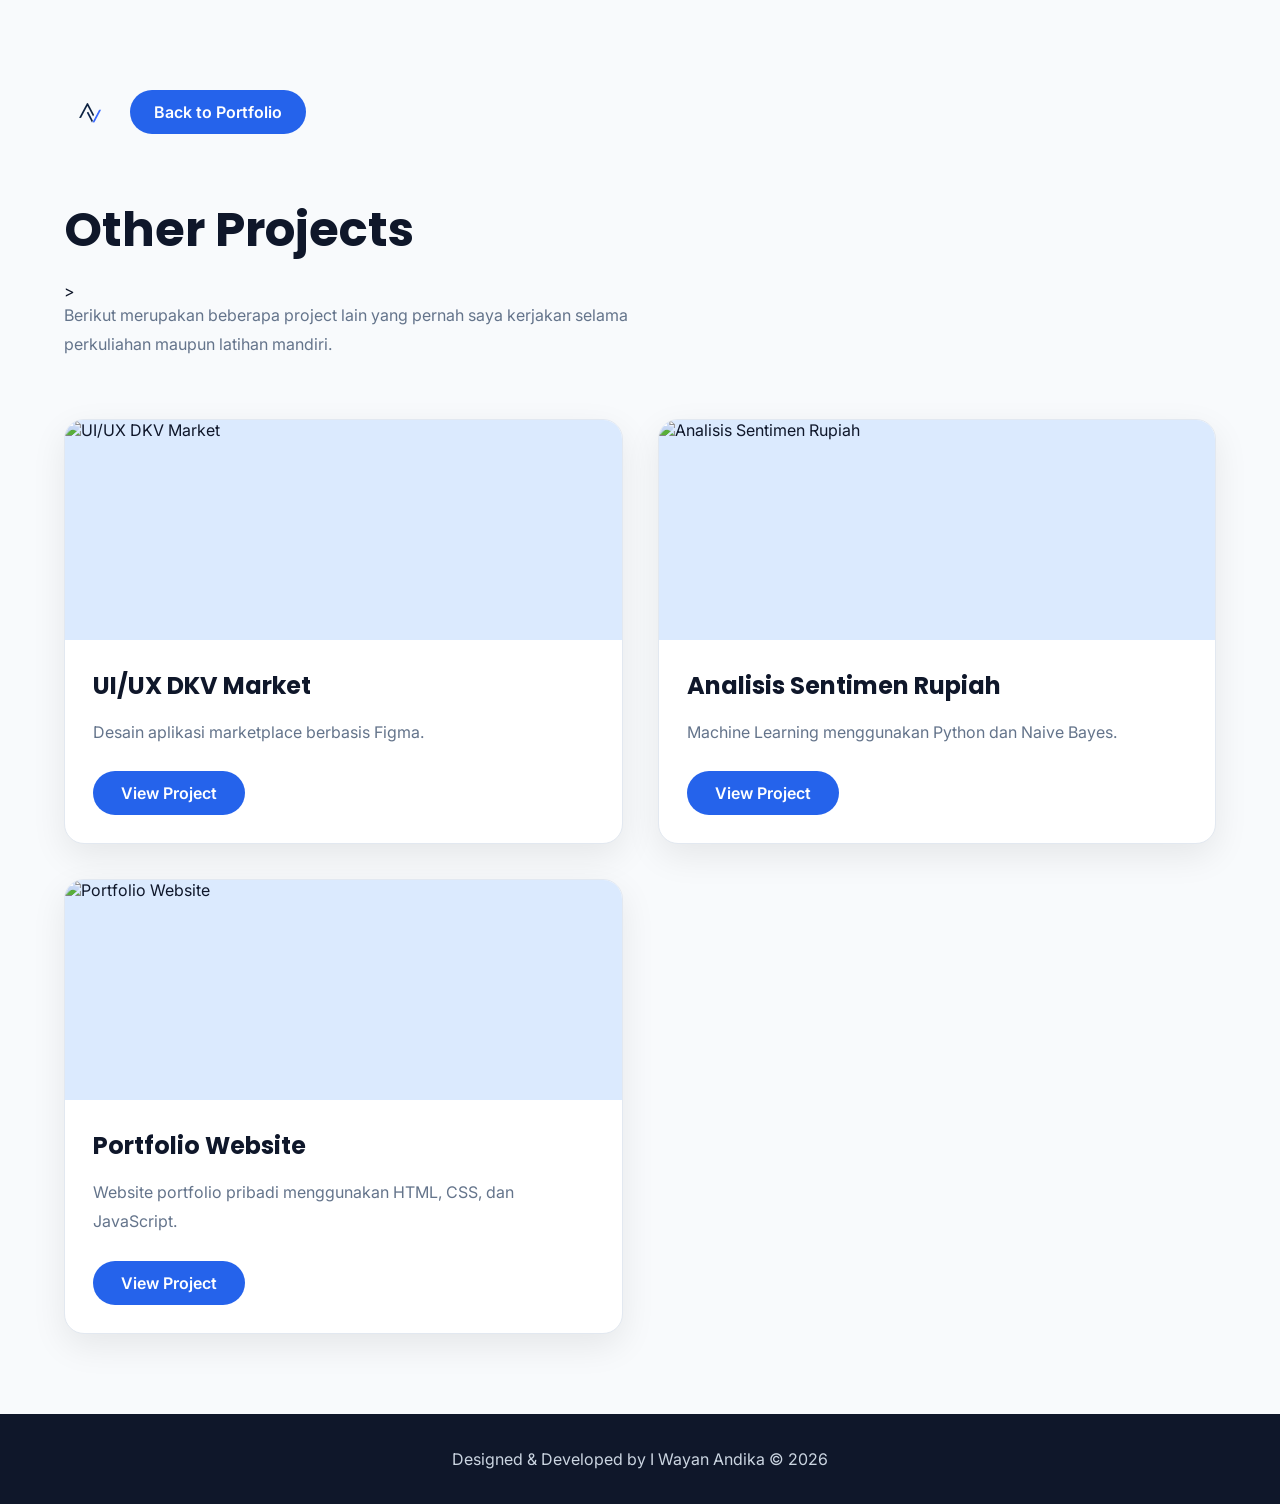
==== pages/otherproject.html @ 817bf8a3 "Initial portfolio upload" ====
<!doctype html>
<html lang="en">
  <head>
    <meta charset="UTF-8" />

    <meta name="viewport" content="width=device-width, initial-scale=1.0" />

    <title>Other Projects | Andika Portfolio</title>

    <link rel="preconnect" href="https://fonts.googleapis.com" />

    <link rel="preconnect" href="https://fonts.gstatic.com" crossorigin />

    <link
      href="https://fonts.googleapis.com/css2?family=Poppins:wght@400;600;700&family=Inter:wght@400;500;600&display=swap"
      rel="stylesheet"
    />

    <link rel="stylesheet" href="../assets/css/styleother.css" />
  </head>

  <body>
    <!-- ================= HEADER ================= -->

    <section class="other-header">
      <div class="container">
        <div class="top-bar">
          <a href="../index.html" class="other-logo">
            <img src="../assets/img/logoweb.png" alt="Logo" />
          </a>

          <a href="../index.html#projects" class="back-btn">
            Back to Portfolio
          </a>
        </div>

        <h1>Other Projects</h1>
        >

        <p class="other-desc">
          Berikut merupakan beberapa project lain yang pernah saya kerjakan
          selama perkuliahan maupun latihan mandiri.
        </p>
      </div>
    </section>

    <!-- ================= PROJECT LIST ================= -->

    <section class="project-section">
      <div class="container">
        <div class="project-grid">
          <!-- ================= PROJECT 1 ================= -->

          <div class="project-card">
            <div class="project-image">
              <img
                src="../assets/project/project1.png"
                alt="UI/UX DKV Market"
              />
            </div>

            <div class="project-content">
              <h3>UI/UX DKV Market</h3>

              <p>Desain aplikasi marketplace berbasis Figma.</p>

              <a href="#" target="_blank" rel="noopener noreferrer">
                View Project
              </a>
            </div>
          </div>

          <!-- ================= PROJECT 2 ================= -->

          <div class="project-card">
            <div class="project-image">
              <img
                src="../assets/project/project2.png"
                alt="Analisis Sentimen Rupiah"
              />
            </div>

            <div class="project-content">
              <h3>Analisis Sentimen Rupiah</h3>

              <p>Machine Learning menggunakan Python dan Naive Bayes.</p>

              <a href="#" target="_blank" rel="noopener noreferrer">
                View Project
              </a>
            </div>
          </div>

          <!-- ================= PROJECT 3 ================= -->

          <div class="project-card">
            <div class="project-image">
              <img
                src="../assets/project/project3.png"
                alt="Portfolio Website"
              />
            </div>

            <div class="project-content">
              <h3>Portfolio Website</h3>

              <p>
                Website portfolio pribadi menggunakan HTML, CSS, dan JavaScript.
              </p>

              <a href="#" target="_blank" rel="noopener noreferrer">
                View Project
              </a>
            </div>
          </div>
        </div>
      </div>
    </section>

    <script src="../assets/js/script.js"></script>
  </body>

  <footer>
    <div class="container">
      <p>Designed & Developed by I Wayan Andika © 2026</p>
    </div>
  </footer>
</html>
---- assets/css/styleother.css ----
/*==================================================
                    GOOGLE FONT
==================================================*/

@import url('https://fonts.googleapis.com/css2?family=Inter:wght@300;400;500;600;700&family=Poppins:wght@400;600;700;800&display=swap');

/*==================================================
                    RESET
==================================================*/

*{
    margin:0;
    padding:0;
    box-sizing:border-box;
}

html{
    scroll-behavior:smooth;
}

body{

    font-family:'Inter',sans-serif;
    background:#F8FAFC;
    color:#0F172A;
    transition:.35s;

}

img{

    display:block;
    max-width:100%;

}

a{

    text-decoration:none;

}

.container{

    width:min(1200px,90%);
    margin:auto;

}

/*==================================================
                    COLOR
==================================================*/

:root{

    --primary:#2563EB;
    --primary-dark:#1D4ED8;

    --border:#E2E8F0;

    --shadow:0 12px 35px rgba(0,0,0,.08);

}

/*==================================================
                    TOP BAR
==================================================*/

.top-bar{

    display:flex;
    align-items:center;
    gap:18px;
    margin-bottom:60px;

}

.other-logo{

    display:flex;
    align-items:center;

}

.other-logo img{

    width:48px;
    height:auto;
    display:block;

}

/*==================================================
                    HEADER
==================================================*/

.other-header{

    padding:90px 0 60px;

}

.back-btn{

    display:inline-flex;
    align-items:center;
    justify-content:center;

    padding:12px 24px;

    border-radius:999px;

    background:var(--primary);

    color:#fff;

    font-weight:600;

    transition:.3s;

}

.back-btn:hover{

    background:var(--primary-dark);

    transform:translateX(-5px);

}

.other-header h1{

    font-family:'Poppins',sans-serif;

    font-size:3rem;

    margin-bottom:15px;

}

.other-desc{

    max-width:650px;

    color:#64748B;

    line-height:1.8;

}

/*==================================================
                    PROJECT
==================================================*/

.project-section{

    padding-bottom:80px;

}

.project-grid{

    display:grid;

    grid-template-columns:repeat(auto-fit,minmax(380px,1fr));

    gap:35px;

}

.project-card{

    background:#fff;

    border-radius:20px;

    overflow:hidden;

    border:1px solid var(--border);

    box-shadow:var(--shadow);

    transition:.35s;

}

.project-card:hover{

    transform:translateY(-8px);

}

.project-image{

    width:100%;

    height:220px;

    overflow:hidden;

    background:#DBEAFE;

}

.project-image img{

    width:100%;

    height:100%;

    object-fit:cover;

    transition:.4s;

}

.project-card:hover .project-image img{

    transform:scale(1.08);

}

.project-content{

    padding:28px;

}

.project-content h3{

    font-family:'Poppins',sans-serif;

    font-size:1.5rem;

    margin-bottom:15px;

}

.project-content p{

    color:#64748B;

    line-height:1.8;

    margin-bottom:25px;

}

.project-content a{

    display:inline-flex;

    align-items:center;

    justify-content:center;

    padding:12px 28px;

    border-radius:999px;

    background:var(--primary);

    color:#fff;

    font-weight:600;

    transition:.3s;

}

.project-content a:hover{

    background:var(--primary-dark);

}

/*==================================================
                    DARK MODE
==================================================*/

body.dark{

    background:#0F172A;

    color:#fff;

}

body.dark .other-desc{

    color:#CBD5E1;

}

body.dark .project-card{

    background:#1E293B;

    border:1px solid #334155;

}

body.dark .project-content p{

    color:#CBD5E1;

}

body.dark .project-image{

    background:#334155;

}

/*==================================================
                    RESPONSIVE
==================================================*/

@media(max-width:768px){

    .other-header{

        padding-top:60px;

    }

    .other-header h1{

        font-size:2.2rem;

    }

    .project-grid{

        grid-template-columns:1fr;

    }

}

/*==================================================
                    FOOTER
==================================================*/

footer{
    background:#0F172A;
    color:#fff;
    text-align:center;
    padding:35px 0;
}

footer p{
    color:#CBD5E1;
}
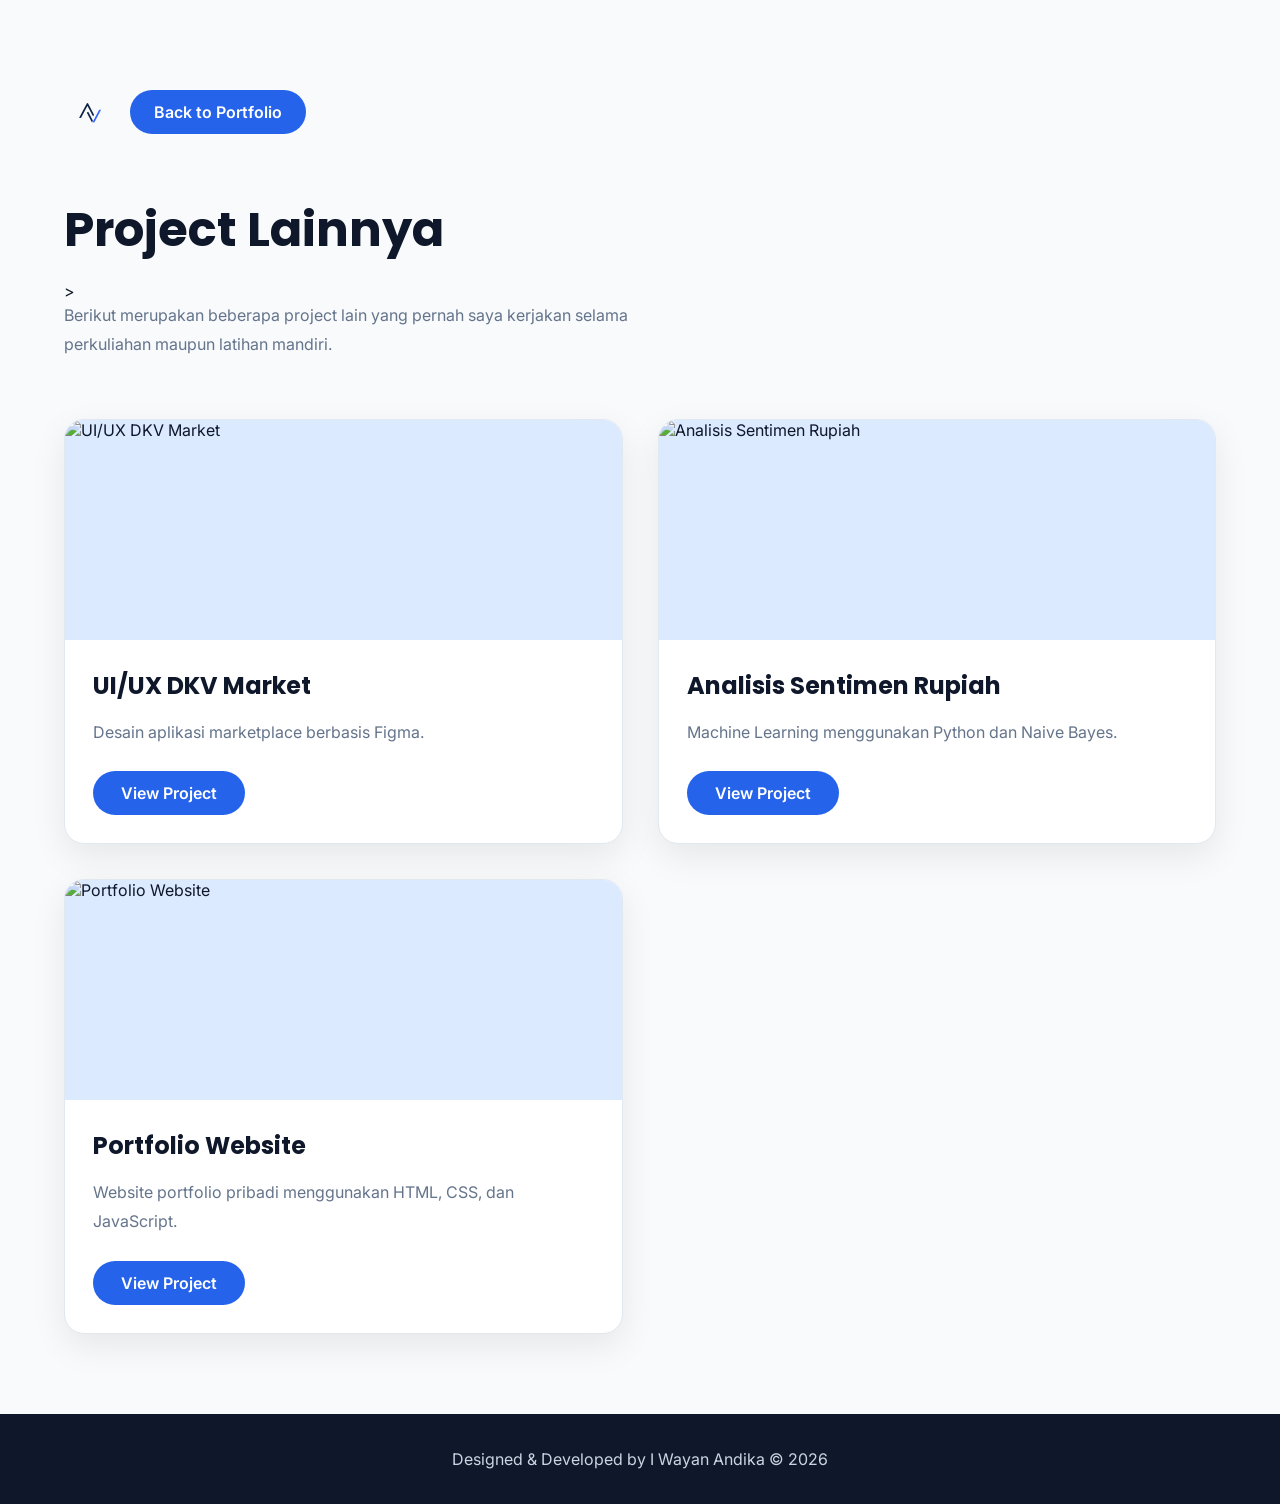
==== commit 74a08b45: "Update website" ====
--- a/pages/otherproject.html
+++ b/pages/otherproject.html
@@ -5,7 +5,7 @@
 
     <meta name="viewport" content="width=device-width, initial-scale=1.0" />
 
-    <title>Other Projects | Andika Portfolio</title>
+    <title>Project Lainnya | Andika Portfolio</title>
 
     <link rel="preconnect" href="https://fonts.googleapis.com" />
 
@@ -34,7 +34,7 @@
           </a>
         </div>
 
-        <h1>Other Projects</h1>
+        <h1>Project Lainnya</h1>
         >
 
         <p class="other-desc">
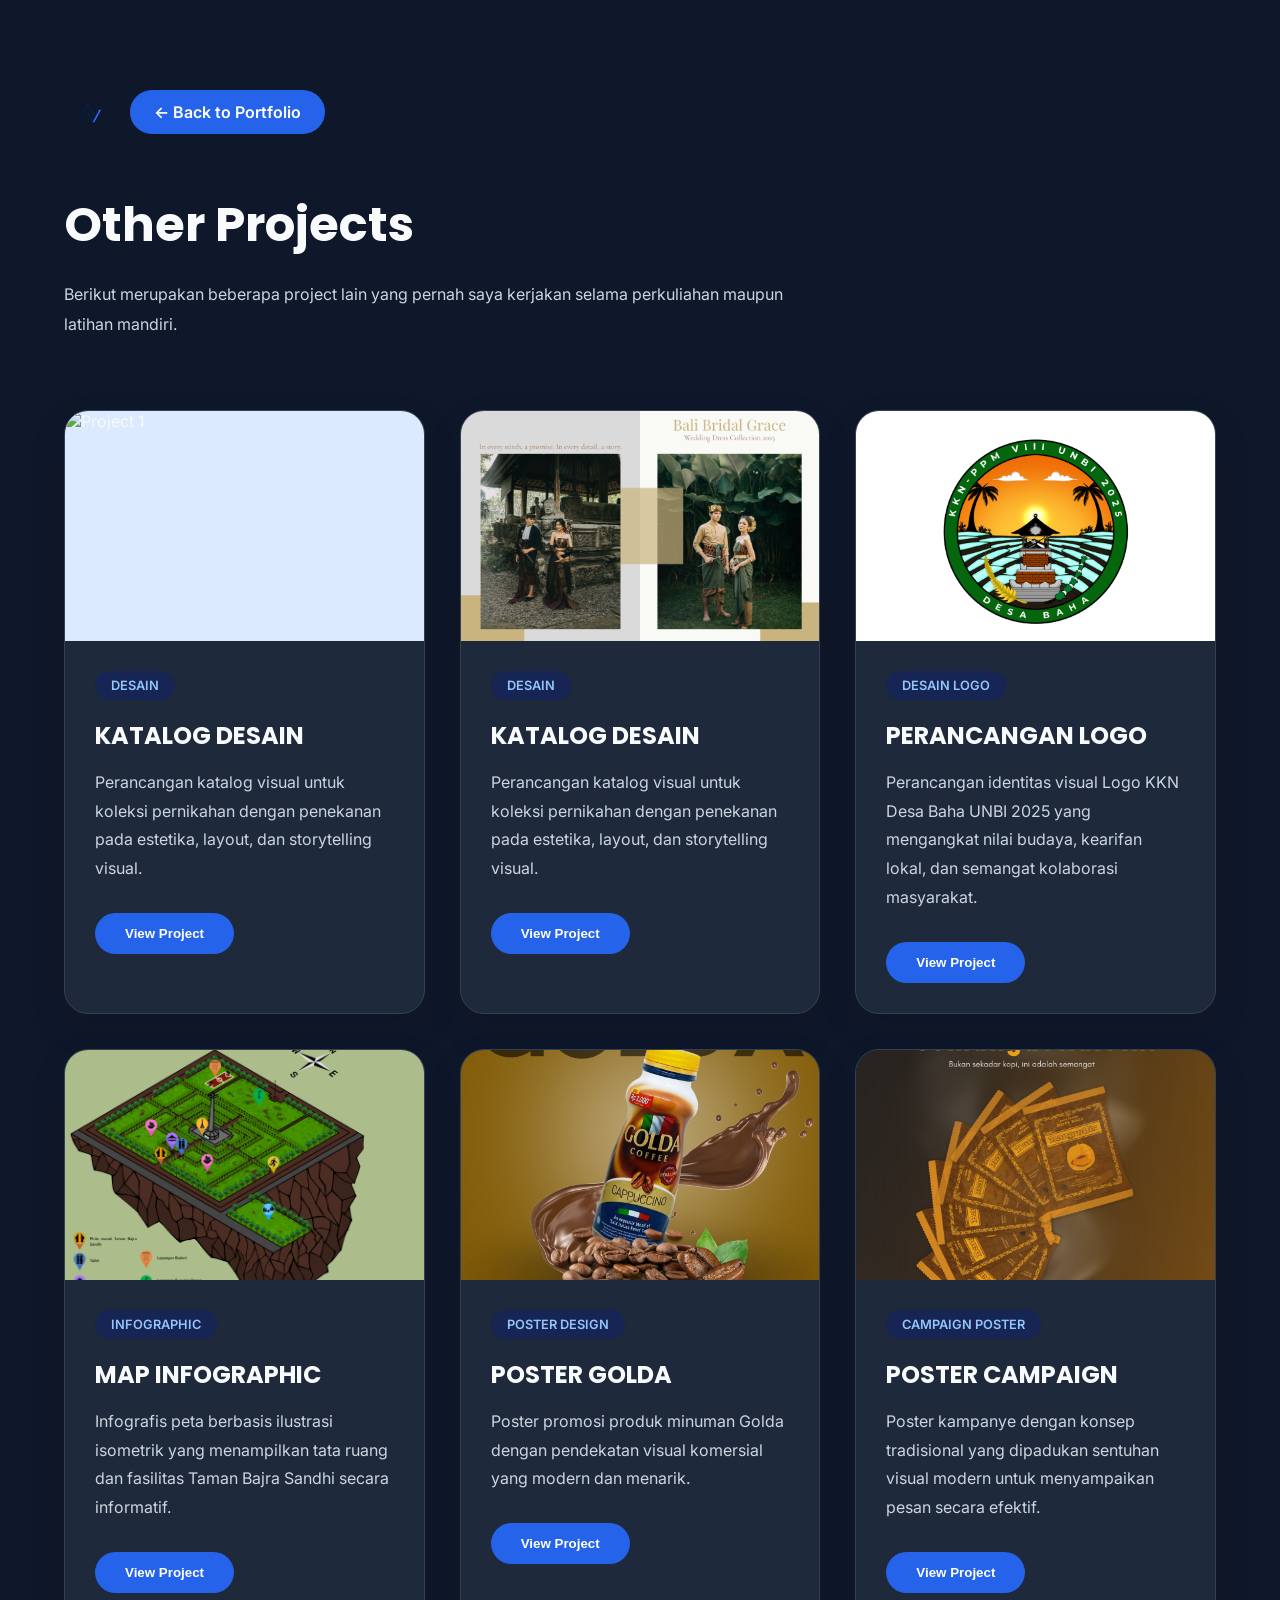
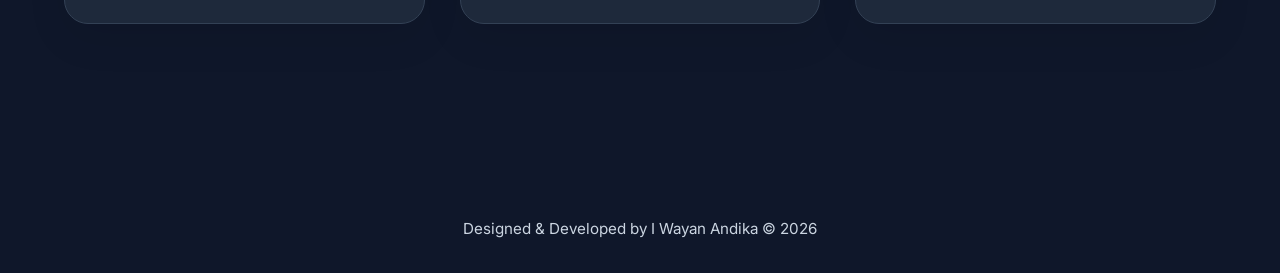
==== commit e8f3f9cc: "Update website" ====
--- a/pages/otherproject.html
+++ b/pages/otherproject.html
@@ -1,128 +1,503 @@
-<!doctype html>
+<!DOCTYPE html>
 <html lang="en">
-  <head>
-    <meta charset="UTF-8" />
-
-    <meta name="viewport" content="width=device-width, initial-scale=1.0" />
-
-    <title>Project Lainnya | Andika Portfolio</title>
-
-    <link rel="preconnect" href="https://fonts.googleapis.com" />
-
-    <link rel="preconnect" href="https://fonts.gstatic.com" crossorigin />
-
-    <link
-      href="https://fonts.googleapis.com/css2?family=Poppins:wght@400;600;700&family=Inter:wght@400;500;600&display=swap"
-      rel="stylesheet"
-    />
-
-    <link rel="stylesheet" href="../assets/css/styleother.css" />
-  </head>
-
-  <body>
-    <!-- ================= HEADER ================= -->
-
-    <section class="other-header">
-      <div class="container">
+
+<head>
+
+    <meta charset="UTF-8">
+
+    <meta name="viewport" content="width=device-width, initial-scale=1.0">
+
+    <title>Other Projects | Andika Portfolio</title>
+
+    <link rel="preconnect" href="https://fonts.googleapis.com">
+
+    <link rel="preconnect" href="https://fonts.gstatic.com" crossorigin>
+
+    <link href="https://fonts.googleapis.com/css2?family=Poppins:wght@400;600;700;800&family=Inter:wght@300;400;500;600;700&display=swap" rel="stylesheet">
+
+    <link rel="stylesheet" href="../assets/css/styleother.css">
+
+</head>
+
+<body>
+
+<!-- ================= HEADER ================= -->
+
+<section class="other-header">
+
+    <div class="container">
+
         <div class="top-bar">
-          <a href="../index.html" class="other-logo">
-            <img src="../assets/img/logoweb.png" alt="Logo" />
-          </a>
-
-          <a href="../index.html#projects" class="back-btn">
-            Back to Portfolio
-          </a>
+
+            <a href="../index.html" class="other-logo">
+
+                <img src="../assets/img/logoweb.png" alt="Logo">
+
+            </a>
+
+            <a href="../index.html#projects" class="back-btn">
+
+                ← Back to Portfolio
+
+            </a>
+
         </div>
 
-        <h1>Project Lainnya</h1>
-        >
+        <h1>Other Projects</h1>
 
         <p class="other-desc">
-          Berikut merupakan beberapa project lain yang pernah saya kerjakan
-          selama perkuliahan maupun latihan mandiri.
-        </p>
-      </div>
-    </section>
-
-    <!-- ================= PROJECT LIST ================= -->
-
-    <section class="project-section">
-      <div class="container">
-        <div class="project-grid">
-          <!-- ================= PROJECT 1 ================= -->
-
-          <div class="project-card">
-            <div class="project-image">
-              <img
-                src="../assets/project/project1.png"
-                alt="UI/UX DKV Market"
-              />
+
+            Berikut merupakan beberapa project lain yang pernah saya kerjakan
+            selama perkuliahan maupun latihan mandiri.
+
+        </p>
+
+    </div>
+
+</section>
+
+<!-- ================= PROJECT ================= -->
+
+<section class="project-section">
+
+<div class="container">
+
+<div class="project-grid">
+
+  <!-- ================= PROJECT 1 ================= -->
+
+<div class="project-card"
+
+data-category="DESAIN"
+
+data-title="KATALOG DESAIN"
+
+data-subtitle="Wedding Catalogue Design"
+
+data-description="Katalog ini merupakan media promosi yang dirancang untuk menampilkan berbagai koleksi busana dan layanan pernikahan dengan tampilan yang elegan, modern, dan informatif. Desain mengutamakan visual yang menarik, tata letak yang rapi, serta memberikan pengalaman membaca yang nyaman bagi calon pelanggan."
+
+data-role="Graphic Designer"
+
+data-tools="Adobe Illustrator, Adobe Photoshop"
+
+data-duration="2 Weeks"
+
+data-image="../assets/img/Nillacita.png">
+
+    <div class="project-image">
+
+        <img src="../assets/img/Nillacita.png" alt="Project 1">
+
+    </div>
+
+    <div class="project-content">
+
+        <span class="project-tag">
+
+            DESAIN
+
+        </span>
+
+        <h3>
+
+            KATALOG DESAIN
+
+        </h3>
+
+        <p>
+
+            Perancangan katalog visual untuk koleksi pernikahan dengan penekanan pada estetika, layout, dan storytelling visual.
+
+        </p>
+
+        <button class="view-btn">
+
+            View Project
+
+        </button>
+
+    </div>
+
+</div>
+<!-- ================= PROJECT 2 ================= -->
+
+<div class="project-card"
+
+data-category="DESAIN"
+
+data-title="KATALOG DESAIN"
+
+data-subtitle="Wedding Catalogue Design"
+
+data-description="Katalog ini merupakan media promosi yang dirancang untuk menampilkan berbagai koleksi busana dan layanan pernikahan dengan tampilan yang elegan, modern, dan informatif. Desain mengutamakan visual yang menarik, tata letak yang rapi, serta memberikan pengalaman membaca yang nyaman bagi calon pelanggan."
+
+data-role="Graphic Designer"
+
+data-tools="Adobe Illustrator, Adobe Photoshop"
+
+data-duration="2 Weeks"
+
+data-image="../assets/img/katalog.png">
+
+
+    <div class="project-image">
+
+        <img src="../assets/img/katalog.png" alt="Project 1">
+
+    </div>
+
+    <div class="project-content">
+
+        <span class="project-tag">
+
+            DESAIN
+
+        </span>
+
+        <h3>
+
+            KATALOG DESAIN
+
+        </h3>
+
+        <p>
+
+            Perancangan katalog visual untuk koleksi pernikahan dengan penekanan pada estetika, layout, dan storytelling visual.
+
+        </p>
+
+        <button class="view-btn">
+
+            View Project
+
+        </button>
+
+    </div>
+
+</div>
+
+<!-- ================= PROJECT 3 ================= -->
+
+<div class="project-card"
+
+data-category="DESAIN LOGO"
+
+data-title="PERANCANGAN LOGO"
+
+data-subtitle="KKN Desa Baha UNBI 2025"
+
+data-description="Logo KKN Desa Baha UNBI 2025 merepresentasikan identitas, potensi, dan kearifan lokal desa yang berpadu dengan semangat pengabdian mahasiswa. Elemen utama berupa pura di bagian tengah melambangkan nilai spiritualitas dan budaya yang menjadi pusat kehidupan masyarakat Bali, khususnya di Desa Baha. Latar persawahan berundak mencerminkan kekayaan alam serta sistem subak sebagai warisan budaya yang harmonis antara manusia dan lingkungan. Siluet pohon kelapa dan langit senja menggambarkan suasana tropis yang hangat, penuh harapan, serta semangat baru dalam pelaksanaan KKN. Lingkaran hijau yang membingkai logo melambangkan persatuan, keberlanjutan, dan kolaborasi antara mahasiswa dengan masyarakat desa. Keseluruhan elemen dalam logo ini menjadi simbol sinergi antara ilmu pengetahuan, budaya lokal, dan kontribusi nyata untuk pembangunan Desa Baha."
+
+data-role="Graphic Designer"
+
+data-tools="Adobe Illustrator"
+
+data-duration="1 Week"
+
+data-image="../assets/img/logokkn.png">
+
+    <div class="project-image">
+
+        <img src="../assets/img/logokkn.png" alt="Perancangan Logo KKN">
+
+    </div>
+
+    <div class="project-content">
+
+        <span class="project-tag">
+
+            DESAIN LOGO
+
+        </span>
+
+        <h3>
+
+            PERANCANGAN LOGO
+
+        </h3>
+
+        <p>
+    Perancangan identitas visual Logo KKN Desa Baha UNBI 2025 yang mengangkat nilai budaya, kearifan lokal, dan semangat kolaborasi masyarakat.
+</p>
+
+        <button class="view-btn">
+
+            View Project
+
+        </button>
+
+    </div>
+
+</div>
+
+<!-- ================= PROJECT 4 ================= -->
+
+<div class="project-card"
+
+data-category="INFOGRAPHIC"
+
+data-title="MAP INFOGRAPHIC"
+
+data-subtitle="Taman Bajra Sandhi"
+
+data-description="Map Infographic Taman Bajra Sandhi merupakan ilustrasi isometrik yang dirancang untuk menyajikan informasi tata ruang, fasilitas, dan titik-titik penting di kawasan taman secara visual. Desain ini menggabungkan ilustrasi 3D sederhana dengan ikon penunjuk lokasi sehingga memudahkan pengunjung memahami area secara cepat, menarik, dan komunikatif."
+
+data-role="Graphic Designer"
+
+data-tools="Adobe Illustrator"
+
+data-duration="1 Week"
+
+data-image="../assets/img/infographic.png">
+
+    <div class="project-image">
+
+        <img src="../assets/img/infographic.png" alt="Map Infographic">
+
+    </div>
+
+    <div class="project-content">
+
+        <span class="project-tag">
+
+            INFOGRAPHIC
+
+        </span>
+
+        <h3>
+
+            MAP INFOGRAPHIC
+
+        </h3>
+
+        <p>
+
+            Infografis peta berbasis ilustrasi isometrik yang menampilkan tata ruang dan fasilitas Taman Bajra Sandhi secara informatif.
+
+        </p>
+
+        <button class="view-btn">
+
+            View Project
+
+        </button>
+
+    </div>
+
+</div>
+
+<!-- ================= PROJECT 5 ================= -->
+
+<div class="project-card"
+
+data-category="POSTER DESIGN"
+
+data-title="POSTER GOLDA"
+
+data-subtitle="Commercial Product Poster"
+
+data-description="Poster promosi produk minuman Golda Cappuccino yang dirancang menggunakan pendekatan visual komersial. Komposisi desain menonjolkan produk sebagai fokus utama dengan dukungan elemen percikan kopi, biji kopi, dan warna hangat yang memperkuat identitas produk serta meningkatkan daya tarik visual bagi konsumen."
+
+data-role="Graphic Designer"
+
+data-tools="Adobe Photoshop"
+
+data-duration="3 Days"
+
+data-image="../assets/img/golda.png">
+
+    <div class="project-image">
+
+        <img src="../assets/img/golda.png" alt="Poster Golda">
+
+    </div>
+
+    <div class="project-content">
+
+        <span class="project-tag">
+
+            POSTER DESIGN
+
+        </span>
+
+        <h3>
+
+            POSTER GOLDA
+
+        </h3>
+
+        <p>
+
+            Poster promosi produk minuman Golda dengan pendekatan visual komersial yang modern dan menarik.
+
+        </p>
+
+        <button class="view-btn">
+
+            View Project
+
+        </button>
+
+    </div>
+
+</div>
+
+<!-- ================= PROJECT 6 ================= -->
+
+<div class="project-card"
+
+data-category="CAMPAIGN POSTER"
+
+data-title="POSTER CAMPAIGN"
+
+data-subtitle="Traditional Coffee Campaign"
+
+data-description="Poster kampanye yang mengangkat konsep tradisional dengan sentuhan visual modern untuk memperkenalkan produk kopi lokal. Desain memanfaatkan komposisi sederhana, tipografi yang kuat, serta warna hangat agar pesan kampanye mudah dipahami, menarik perhatian, dan memberikan kesan yang mudah diingat oleh audiens."
+
+data-role="Graphic Designer"
+
+data-tools="Adobe Photoshop"
+
+data-duration="4 Days"
+
+data-image="../assets/img/banyuatis.png">
+
+    <div class="project-image">
+
+        <img src="../assets/img/banyuatis.png" alt="Poster Campaign">
+
+    </div>
+
+    <div class="project-content">
+
+        <span class="project-tag">
+
+            CAMPAIGN POSTER
+
+        </span>
+
+        <h3>
+
+            POSTER CAMPAIGN
+
+        </h3>
+
+        <p>
+
+            Poster kampanye dengan konsep tradisional yang dipadukan sentuhan visual modern untuk menyampaikan pesan secara efektif.
+
+        </p>
+
+        <button class="view-btn">
+
+            View Project
+
+        </button>
+
+    </div>
+
+</div>
+
+</section>
+
+<!-- ================= PROJECT SHOWCASE ================= -->
+
+<div class="project-overlay">
+
+    <div class="overlay-bg"></div>
+
+    <div class="project-showcase">
+
+        <!-- PREVIOUS -->
+        <button class="nav-project prev-project">
+            &#10094;
+        </button>
+
+        <!-- CLOSE -->
+        <button class="close-project">
+            ✕
+        </button>
+
+        <!-- LEFT -->
+
+        <div class="showcase-left">
+
+            <img id="showcase-img"
+                 alt="Project">
+
+        </div>
+
+        <!-- RIGHT -->
+
+        <div class="showcase-right">
+
+            <span id="showcase-category"
+                  class="showcase-tag">
+            </span>
+
+            <h1 id="showcase-title"></h1>
+
+            <h3 id="showcase-subtitle"></h3>
+
+            <p id="showcase-description"></p>
+
+            <div class="showcase-info">
+
+                <div>
+
+                    <small>Role</small>
+
+                    <strong id="showcase-role"></strong>
+
+                </div>
+
+                <div>
+
+                    <small>Tools</small>
+
+                    <strong id="showcase-tools"></strong>
+
+                </div>
+
+                <div>
+
+                    <small>Duration</small>
+
+                    <strong id="showcase-duration"></strong>
+
+                </div>
+
             </div>
 
-            <div class="project-content">
-              <h3>UI/UX DKV Market</h3>
-
-              <p>Desain aplikasi marketplace berbasis Figma.</p>
-
-              <a href="#" target="_blank" rel="noopener noreferrer">
-                View Project
-              </a>
-            </div>
-          </div>
-
-          <!-- ================= PROJECT 2 ================= -->
-
-          <div class="project-card">
-            <div class="project-image">
-              <img
-                src="../assets/project/project2.png"
-                alt="Analisis Sentimen Rupiah"
-              />
-            </div>
-
-            <div class="project-content">
-              <h3>Analisis Sentimen Rupiah</h3>
-
-              <p>Machine Learning menggunakan Python dan Naive Bayes.</p>
-
-              <a href="#" target="_blank" rel="noopener noreferrer">
-                View Project
-              </a>
-            </div>
-          </div>
-
-          <!-- ================= PROJECT 3 ================= -->
-
-          <div class="project-card">
-            <div class="project-image">
-              <img
-                src="../assets/project/project3.png"
-                alt="Portfolio Website"
-              />
-            </div>
-
-            <div class="project-content">
-              <h3>Portfolio Website</h3>
-
-              <p>
-                Website portfolio pribadi menggunakan HTML, CSS, dan JavaScript.
-              </p>
-
-              <a href="#" target="_blank" rel="noopener noreferrer">
-                View Project
-              </a>
-            </div>
-          </div>
         </div>
-      </div>
-    </section>
-
-    <script src="../assets/js/script.js"></script>
-  </body>
-
-  <footer>
+
+        <!-- NEXT -->
+        <button class="nav-project next-project">
+            &#10095;
+        </button>
+
+    </div>
+
+</div>
+
+<!-- ================= FOOTER ================= -->
+
+<footer>
+
     <div class="container">
-      <p>Designed & Developed by I Wayan Andika © 2026</p>
-    </div>
-  </footer>
-</html>
+
+        <p>
+
+            Designed & Developed by I Wayan Andika © 2026
+
+        </p>
+
+    </div>
+
+</footer>
+
+<script src="../assets/js/script.js"></script>
+
+</body>
+
+</html>
--- a/assets/css/styleother.css
+++ b/assets/css/styleother.css
@@ -1,92 +1,75 @@
-/*==================================================
-                    GOOGLE FONT
-==================================================*/
-
-@import url('https://fonts.googleapis.com/css2?family=Inter:wght@300;400;500;600;700&family=Poppins:wght@400;600;700;800&display=swap');
-
 /*==================================================
                     RESET
 ==================================================*/
 
-*{
-    margin:0;
-    padding:0;
-    box-sizing:border-box;
-}
-
-html{
-    scroll-behavior:smooth;
-}
-
-body{
-
-    font-family:'Inter',sans-serif;
-    background:#F8FAFC;
-    color:#0F172A;
-    transition:.35s;
-
-}
-
-img{
-
-    display:block;
-    max-width:100%;
-
-}
-
-a{
-
-    text-decoration:none;
-
-}
-
-.container{
-
-    width:min(1200px,90%);
-    margin:auto;
-
-}
-
-/*==================================================
-                    COLOR
-==================================================*/
+@import url('https://fonts.googleapis.com/css2?family=Inter:wght@300;400;500;600;700&family=Poppins:wght@400;600;700;800&display=swap');
 
 :root{
 
     --primary:#2563EB;
     --primary-dark:#1D4ED8;
 
+    --background:#F8FAFC;
+
+    --surface:#FFFFFF;
+
+    --text:#0F172A;
+
+    --text-light:#64748B;
+
     --border:#E2E8F0;
 
-    --shadow:0 12px 35px rgba(0,0,0,.08);
-
-}
-
-/*==================================================
-                    TOP BAR
-==================================================*/
-
-.top-bar{
-
-    display:flex;
-    align-items:center;
-    gap:18px;
-    margin-bottom:60px;
-
-}
-
-.other-logo{
-
-    display:flex;
-    align-items:center;
-
-}
-
-.other-logo img{
-
-    width:48px;
-    height:auto;
+    --shadow:0 15px 40px rgba(0,0,0,.08);
+
+}
+
+*{
+
+    margin:0;
+
+    padding:0;
+
+    box-sizing:border-box;
+
+}
+
+html{
+
+    scroll-behavior:smooth;
+
+}
+
+body{
+
+    font-family:'Inter',sans-serif;
+
+    background:var(--background);
+
+    color:var(--text);
+
+    transition:.35s;
+
+}
+
+img{
+
+    width:100%;
+
     display:block;
+
+}
+
+a{
+
+    text-decoration:none;
+
+}
+
+.container{
+
+    width:min(1200px,90%);
+
+    margin:auto;
 
 }
 
@@ -96,259 +79,976 @@
 
 .other-header{
 
-    padding:90px 0 60px;
+    padding:90px 0 70px;
+
+}
+
+.top-bar{
+
+    display:flex;
+
+    align-items:center;
+
+    gap:18px;
+
+    margin-bottom:55px;
+
+}
+
+.other-logo img{
+
+    width:48px;
 
 }
 
 .back-btn{
 
     display:inline-flex;
+
+    justify-content:center;
+
     align-items:center;
+
+    padding:12px 24px;
+
+    border-radius:999px;
+
+    background:var(--primary);
+
+    color:#fff;
+
+    font-weight:600;
+
+    transition:.3s;
+
+}
+
+.back-btn:hover{
+
+    background:var(--primary-dark);
+
+    transform:translateX(-5px);
+
+}
+
+.other-header h1{
+
+    font-size:3rem;
+
+    font-family:'Poppins',sans-serif;
+
+    margin-bottom:18px;
+
+}
+
+.other-desc{
+
+    max-width:720px;
+
+    color:var(--text-light);
+
+    line-height:1.9;
+
+}
+
+/*==================================================
+                    PROJECT GRID
+==================================================*/
+
+.project-section{
+
+    padding-bottom:100px;
+
+}
+
+.project-grid{
+
+    display:grid;
+
+    grid-template-columns:repeat(auto-fit,minmax(360px,1fr));
+
+    gap:35px;
+
+    transition:.35s;
+
+}
+
+.project-card{
+
+    background:var(--surface);
+
+    border:1px solid var(--border);
+
+    border-radius:24px;
+
+    overflow:hidden;
+
+    box-shadow:var(--shadow);
+
+    cursor:pointer;
+
+    transition:.35s;
+
+}
+
+.project-card:hover{
+
+    transform:translateY(-10px);
+
+}
+
+.project-image{
+
+    height:230px;
+
+    overflow:hidden;
+
+    background:#DBEAFE;
+
+}
+
+.project-image img{
+
+    width:100%;
+
+    height:100%;
+
+    object-fit:cover;
+
+    transition:.45s;
+
+}
+
+.project-card:hover .project-image img{
+
+    transform:scale(1.08);
+
+}
+
+.project-content{
+
+    padding:30px;
+
+}
+
+.project-tag{
+
+    display:inline-block;
+
+    padding:7px 16px;
+
+    border-radius:999px;
+
+    background:#EAF2FF;
+
+    color:var(--primary);
+
+    font-size:.8rem;
+
+    font-weight:600;
+
+    margin-bottom:18px;
+
+}
+
+.project-content h3{
+
+    font-family:'Poppins',sans-serif;
+
+    font-size:1.5rem;
+
+    margin-bottom:15px;
+
+}
+
+.project-content p{
+
+    color:var(--text-light);
+
+    line-height:1.8;
+
+    margin-bottom:30px;
+
+}
+
+.view-btn{
+
+    border:none;
+
+    background:var(--primary);
+
+    color:#fff;
+
+    padding:13px 30px;
+
+    border-radius:999px;
+
+    font-weight:600;
+
+    cursor:pointer;
+
+    transition:.3s;
+
+}
+
+.view-btn:hover{
+
+    background:var(--primary-dark);
+
+}
+
+/*==================================================
+        FULLSCREEN SHOWCASE
+==================================================*/
+
+.project-overlay{
+
+    position:fixed;
+
+    inset:0;
+
+    display:flex;
+
     justify-content:center;
 
-    padding:12px 24px;
+    align-items:center;
+
+    visibility:hidden;
+
+    opacity:0;
+
+    transition:.35s ease;
+
+    z-index:9999;
+
+}
+
+.project-overlay.show{
+
+    visibility:visible;
+
+    opacity:1;
+
+}
+
+/*=========================================
+            BACKGROUND BLUR
+=========================================*/
+
+.overlay-bg{
+
+    position:absolute;
+
+    inset:0;
+
+    background:rgba(15,23,42,.80);
+
+    backdrop-filter:blur(18px);
+
+}
+
+/*========================================= SHOWCASE =========================================*/
+
+.project-showcase{
+
+    position:relative;
+    width:min(1250px,92vw);
+    height:90vh;
+    display:grid;
+    grid-template-columns:58% 42%;
+    overflow:visible;
+    border-radius:30px;
+    background:#fff;
+    box-shadow:0 35px 80px rgba(0,0,0,.28);
+    transform:translateY(40px) scale(.95);
+    transition:.45s;
+    z-index:2;
+
+}
+
+.project-overlay.show .project-showcase{
+
+    transform:translateY(0) scale(1);
+
+}
+
+/*========================================= IMAGE =========================================*/
+
+.showcase-left{
+
+    display:flex;
+    justify-content:center;
+    align-items:center;
+    padding:50px;
+    background:#F8FAFC;
+    overflow:hidden;
+
+}
+
+.showcase-left img{
+
+    width:auto;
+    height:auto;
+    max-width:80%;
+    max-height:80%;
+    object-fit:contain;
+    transition:.5s;
+
+}
+
+.project-overlay.show .showcase-left img{
+
+    transform:scale(1.03);
+
+}
+
+/*========================================= CONTENT =========================================*/
+
+.showcase-right{
+
+    display:flex;
+    flex-direction:column;
+    justify-content:center;
+    padding:55px;
+    overflow-y:auto;
+
+}
+
+/*=========================================
+            INFO
+=========================================*/
+
+.showcase-info{
+
+    display:grid;
+
+    grid-template-columns:repeat(3,1fr);
+
+    gap:18px;
+
+    margin-bottom:40px;
+
+}
+
+.showcase-info div{
+
+    padding:18px;
+
+    border-radius:18px;
+
+    background:#F8FAFC;
+
+    border:1px solid var(--border);
+
+}
+
+.showcase-info small{
+
+    display:block;
+
+    color:#64748B;
+
+    margin-bottom:8px;
+
+    font-size:.82rem;
+
+}
+
+.showcase-info strong{
+
+    font-size:1rem;
+
+    font-weight:600;
+
+}
+
+
+/*=========================================
+            CLOSE
+=========================================*/
+
+.close-project{
+
+    position:absolute;
+
+    top:22px;
+
+    right:22px;
+
+    width:50px;
+
+    height:50px;
+
+    border:none;
+
+    border-radius:50%;
+
+    background:#fff;
+
+    color:#0F172A;
+
+    font-size:1.2rem;
+
+    cursor:pointer;
+
+    box-shadow:0 8px 20px rgba(0,0,0,.12);
+
+    transition:.3s;
+
+}
+
+.close-project:hover{
+
+    transform:rotate(90deg);
+
+}
+
+/*=========================================
+            GRID EFFECT
+=========================================*/
+
+.project-grid{
+
+    transition:.35s;
+
+}
+
+.project-grid.blur{
+
+    opacity:.08;
+
+    pointer-events:none;
+
+}
+
+/*=========================================
+                DARK MODE
+=========================================*/
+
+body.dark{
+
+    background:#0F172A;
+
+    color:#F8FAFC;
+
+}
+
+body.dark .other-desc{
+
+    color:#CBD5E1;
+
+}
+
+body.dark .project-card{
+
+    background:#1E293B;
+
+    border-color:#334155;
+
+}
+
+body.dark .project-content p{
+
+    color:#CBD5E1;
+
+}
+
+body.dark .project-tag{
+
+    background:#172554;
+
+    color:#93C5FD;
+
+}
+
+body.dark .project-showcase{
+
+    background:#1E293B;
+
+}
+
+body.dark .showcase-tag{
+
+    background:#172554;
+
+    color:#93C5FD;
+
+}
+
+body.dark .showcase-right h3,
+
+body.dark .showcase-right p{
+
+    color:#CBD5E1;
+
+}
+
+body.dark .showcase-info div{
+
+    background:#0F172A;
+
+    border-color:#334155;
+
+}
+
+body.dark .showcase-info small{
+
+    color:#94A3B8;
+
+}
+
+body.dark .showcase-info strong{
+
+    color:#F8FAFC;
+
+}
+
+body.dark .prototype-btn{
+
+    background:var(--primary);
+
+}
+
+body.dark .prototype-btn:hover{
+
+    background:var(--primary-dark);
+
+}
+
+body.dark .close-project{
+
+    background:#334155;
+
+    color:#fff;
+
+}
+
+/*=========================================
+                SCROLLBAR
+=========================================*/
+
+.project-showcase::-webkit-scrollbar,
+
+.showcase-right::-webkit-scrollbar{
+
+    width:8px;
+
+}
+
+.project-showcase::-webkit-scrollbar-thumb,
+
+.showcase-right::-webkit-scrollbar-thumb{
+
+    background:#CBD5E1;
 
     border-radius:999px;
 
-    background:var(--primary);
+}
+
+body.dark .project-showcase::-webkit-scrollbar-thumb,
+
+body.dark .showcase-right::-webkit-scrollbar-thumb{
+
+    background:#475569;
+
+}
+
+/*=========================================
+                FOOTER
+=========================================*/
+
+footer{
+
+    margin-top:60px;
+
+    padding:35px 0;
+
+    background:#0F172A;
 
     color:#fff;
 
+    text-align:center;
+
+}
+
+footer p{
+
+    color:#CBD5E1;
+
+    font-size:.95rem;
+
+}
+
+/*=========================================
+                RESPONSIVE
+=========================================*/
+
+@media(max-width:1100px){
+
+    .project-showcase{
+
+        width:95vw;
+
+    }
+
+    .prev-project{
+
+        left:-55px;
+
+    }
+
+    .next-project{
+
+        right:-55px;
+
+    }
+
+}
+
+@media(max-width:900px){
+
+    .project-grid{
+
+        grid-template-columns:1fr;
+
+    }
+
+    .project-showcase{
+
+        grid-template-columns:1fr;
+
+        width:94vw;
+
+        height:auto;
+
+        max-height:92vh;
+
+        overflow-y:auto;
+
+    }
+
+    .showcase-left{
+
+        min-height:320px;
+
+        padding:30px;
+
+    }
+
+    .showcase-left img{
+
+        max-width:70%;
+
+        max-height:280px;
+
+        object-fit:contain;
+
+    }
+
+    .showcase-right{
+
+        padding:35px;
+
+    }
+
+    .showcase-right h1{
+
+        font-size:2rem;
+
+    }
+
+    .showcase-info{
+
+        grid-template-columns:1fr;
+
+    }
+
+    .prev-project{
+
+        left:12px;
+
+    }
+
+    .next-project{
+
+        right:12px;
+
+    }
+
+}
+
+@media(max-width:768px){
+
+    .other-header{
+
+        padding:70px 0 50px;
+
+    }
+
+    .top-bar{
+
+        flex-direction:column;
+
+        align-items:flex-start;
+
+        gap:15px;
+
+    }
+
+    .other-header h1{
+
+        font-size:2.2rem;
+
+    }
+
+    .project-content{
+
+        padding:24px;
+
+    }
+
+    .project-showcase{
+
+        width:95vw;
+
+    }
+
+    .showcase-left{
+
+        min-height:260px;
+
+        padding:25px;
+
+    }
+
+    .showcase-left img{
+
+        max-width:75%;
+
+        max-height:220px;
+
+    }
+
+    .showcase-right{
+
+        padding:28px;
+
+    }
+
+    .showcase-right h1{
+
+        font-size:1.8rem;
+
+    }
+
+    .showcase-right h3{
+
+        font-size:1rem;
+
+    }
+
+    .nav-project{
+
+        width:48px;
+
+        height:48px;
+
+        font-size:1.3rem;
+
+    }
+
+    .prev-project{
+
+        left:8px;
+
+    }
+
+    .next-project{
+
+        right:8px;
+
+    }
+
+}
+
+@media(max-width:480px){
+
+    .project-card{
+
+        border-radius:18px;
+
+    }
+
+    .project-image{
+
+        height:200px;
+
+    }
+
+    .project-showcase{
+
+        width:96vw;
+
+        border-radius:20px;
+
+    }
+
+    .showcase-left{
+
+        min-height:200px;
+
+        padding:20px;
+
+    }
+
+    .showcase-left img{
+
+        max-width:80%;
+
+        max-height:180px;
+
+    }
+
+    .showcase-right{
+
+        padding:22px;
+
+    }
+
+    .showcase-tag{
+
+        font-size:.75rem;
+
+    }
+
+    .showcase-right h1{
+
+        font-size:1.6rem;
+
+    }
+
+    .showcase-right p{
+
+        font-size:.92rem;
+
+        line-height:1.7;
+
+    }
+
+    .close-project{
+
+        width:42px;
+
+        height:42px;
+
+        font-size:1rem;
+
+        top:15px;
+
+        right:15px;
+
+    }
+
+    .nav-project{
+
+        width:42px;
+
+        height:42px;
+
+        font-size:1.1rem;
+
+    }
+
+    .prev-project{
+
+        left:6px;
+
+    }
+
+    .next-project{
+
+        right:6px;
+
+    }
+
+}
+
+/*=========================================
+        NEXT PREVIOUS PROJECT
+=========================================*/
+
+.nav-project{
+
+    position:absolute;
+
+    top:50%;
+
+    transform:translateY(-50%);
+
+    width:60px;
+
+    height:60px;
+
+    border:none;
+
+    border-radius:50%;
+
+    background:rgba(37,99,235,.95);
+
+    color:#fff;
+
+    font-size:2rem;
+
     font-weight:600;
 
+    display:flex;
+
+    justify-content:center;
+
+    align-items:center;
+
+    cursor:pointer;
+
     transition:.3s;
 
-}
-
-.back-btn:hover{
-
-    background:var(--primary-dark);
-
-    transform:translateX(-5px);
-
-}
-
-.other-header h1{
-
-    font-family:'Poppins',sans-serif;
-
-    font-size:3rem;
-
-    margin-bottom:15px;
-
-}
-
-.other-desc{
-
-    max-width:650px;
-
-    color:#64748B;
-
-    line-height:1.8;
-
-}
-
-/*==================================================
-                    PROJECT
-==================================================*/
-
-.project-section{
-
-    padding-bottom:80px;
-
-}
-
-.project-grid{
-
-    display:grid;
-
-    grid-template-columns:repeat(auto-fit,minmax(380px,1fr));
-
-    gap:35px;
-
-}
-
-.project-card{
-
-    background:#fff;
-
-    border-radius:20px;
-
-    overflow:hidden;
-
-    border:1px solid var(--border);
-
-    box-shadow:var(--shadow);
-
-    transition:.35s;
-
-}
-
-.project-card:hover{
-
-    transform:translateY(-8px);
-
-}
-
-.project-image{
-
-    width:100%;
-
-    height:220px;
-
-    overflow:hidden;
-
-    background:#DBEAFE;
-
-}
-
-.project-image img{
-
-    width:100%;
-
-    height:100%;
-
-    object-fit:cover;
-
-    transition:.4s;
-
-}
-
-.project-card:hover .project-image img{
-
-    transform:scale(1.08);
-
-}
-
-.project-content{
-
-    padding:28px;
-
-}
-
-.project-content h3{
-
-    font-family:'Poppins',sans-serif;
-
-    font-size:1.5rem;
-
-    margin-bottom:15px;
-
-}
-
-.project-content p{
-
-    color:#64748B;
-
-    line-height:1.8;
-
-    margin-bottom:25px;
-
-}
-
-.project-content a{
-
-    display:inline-flex;
-
-    align-items:center;
-
-    justify-content:center;
-
-    padding:12px 28px;
-
-    border-radius:999px;
-
-    background:var(--primary);
-
-    color:#fff;
-
-    font-weight:600;
-
-    transition:.3s;
-
-}
-
-.project-content a:hover{
-
-    background:var(--primary-dark);
-
-}
-
-/*==================================================
-                    DARK MODE
-==================================================*/
-
-body.dark{
-
-    background:#0F172A;
-
-    color:#fff;
-
-}
-
-body.dark .other-desc{
-
-    color:#CBD5E1;
-
-}
-
-body.dark .project-card{
-
-    background:#1E293B;
-
-    border:1px solid #334155;
-
-}
-
-body.dark .project-content p{
-
-    color:#CBD5E1;
-
-}
-
-body.dark .project-image{
-
-    background:#334155;
-
-}
-
-/*==================================================
-                    RESPONSIVE
-==================================================*/
-
-@media(max-width:768px){
-
-    .other-header{
-
-        padding-top:60px;
-
-    }
-
-    .other-header h1{
-
-        font-size:2.2rem;
-
-    }
-
-    .project-grid{
-
-        grid-template-columns:1fr;
-
-    }
-
-}
-
-/*==================================================
-                    FOOTER
-==================================================*/
-
-footer{
-    background:#0F172A;
-    color:#fff;
-    text-align:center;
-    padding:35px 0;
-}
-
-footer p{
-    color:#CBD5E1;
-}
+    z-index:999;
+
+}
+
+.prev-project{
+
+    left:-130px;
+
+}
+
+.next-project{
+
+    right:-130px;
+
+}
+
+.nav-project:hover{
+
+    background:#1D4ED8;
+
+    transform:translateY(-50%) scale(1.08);
+
+}
+
+.nav-project:disabled{
+
+    opacity:.35;
+
+    cursor:not-allowed;
+
+    transform:translateY(-50%);
+
+}
+
+.nav-project:disabled:hover{
+
+    background:rgba(37,99,235,.15);
+
+    transform:translateY(-50%);
+
+}
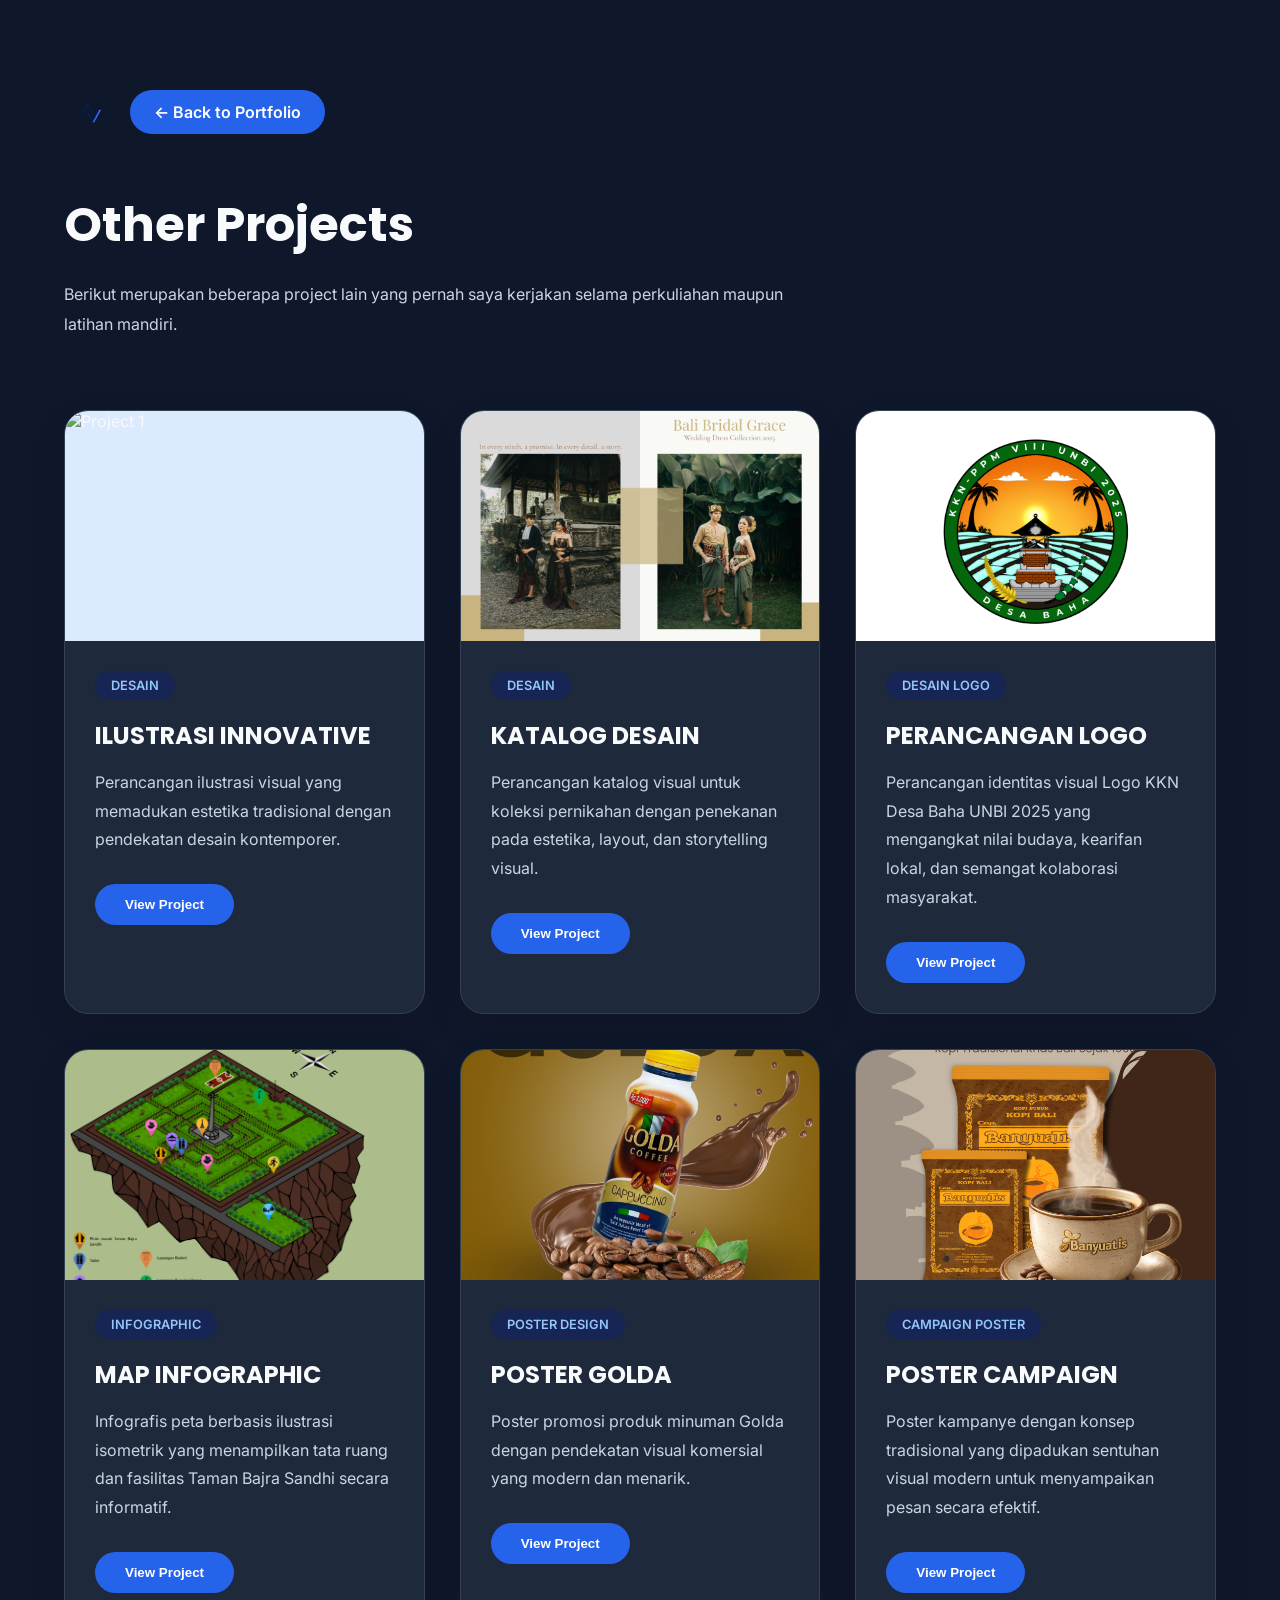
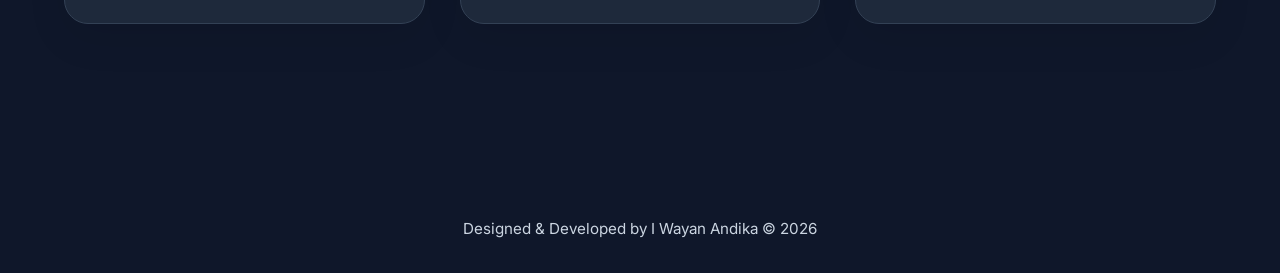
==== commit ecfac73c: "Update website" ====
--- a/pages/otherproject.html
+++ b/pages/otherproject.html
@@ -70,6 +70,64 @@
 
 data-category="DESAIN"
 
+data-title="NILA CITTA"
+
+data-subtitle="ILUSTRASI INNOVATIVE"
+
+data-description="Karya Nila Citta merupakan eksplorasi visual yang mengangkat keindahan estetika tradisional dengan sentuhan modern. Ilustrasi ini menampilkan sosok perempuan dengan ornamen khas yang terinspirasi dari budaya lokal, dipadukan dengan garis-garis halus dan detail yang terstruktur.
+
+Penggunaan warna biru menjadi elemen utama yang merepresentasikan ketenangan, kejernihan pikiran, serta kedalaman emosi. Setiap elemen dalam karya ini dirancang untuk menciptakan harmoni antara nilai tradisi dan pendekatan desain kontemporer.
+Nila Citta merepresentasikan identitas, keanggunan, dan refleksi batin, menjadikannya sebuah interpretasi visual yang menghubungkan warisan budaya dengan ekspresi modern."
+
+data-role="Ilustrator"
+
+data-tools="Procreate"
+
+data-duration="2 Days"
+
+data-image="../assets/img/Nillacita.png">
+
+    <div class="project-image">
+
+        <img src="../assets/img/Nillacita.png" alt="Project 1">
+
+    </div>
+
+    <div class="project-content">
+
+        <span class="project-tag">
+
+            DESAIN
+
+        </span>
+
+        <h3>
+
+            ILUSTRASI INNOVATIVE
+
+        </h3>
+
+        <p>
+
+            Perancangan ilustrasi visual yang memadukan estetika tradisional dengan pendekatan desain kontemporer.
+
+        </p>
+
+        <button class="view-btn">
+
+            View Project
+
+        </button>
+
+    </div>
+
+</div>
+<!-- ================= PROJECT 2 ================= -->
+
+<div class="project-card"
+
+data-category="DESAIN"
+
 data-title="KATALOG DESAIN"
 
 data-subtitle="Wedding Catalogue Design"
@@ -78,15 +136,16 @@
 
 data-role="Graphic Designer"
 
-data-tools="Adobe Illustrator, Adobe Photoshop"
+data-tools="Canva, Adobe Photoshop"
 
 data-duration="2 Weeks"
 
-data-image="../assets/img/Nillacita.png">
+data-image="../assets/img/katalog.png">
+
 
     <div class="project-image">
 
-        <img src="../assets/img/Nillacita.png" alt="Project 1">
+        <img src="../assets/img/katalog.png" alt="Project 1">
 
     </div>
 
@@ -119,67 +178,11 @@
     </div>
 
 </div>
-<!-- ================= PROJECT 2 ================= -->
+
+<!-- ================= PROJECT 3 ================= -->
 
 <div class="project-card"
 
-data-category="DESAIN"
-
-data-title="KATALOG DESAIN"
-
-data-subtitle="Wedding Catalogue Design"
-
-data-description="Katalog ini merupakan media promosi yang dirancang untuk menampilkan berbagai koleksi busana dan layanan pernikahan dengan tampilan yang elegan, modern, dan informatif. Desain mengutamakan visual yang menarik, tata letak yang rapi, serta memberikan pengalaman membaca yang nyaman bagi calon pelanggan."
-
-data-role="Graphic Designer"
-
-data-tools="Adobe Illustrator, Adobe Photoshop"
-
-data-duration="2 Weeks"
-
-data-image="../assets/img/katalog.png">
-
-
-    <div class="project-image">
-
-        <img src="../assets/img/katalog.png" alt="Project 1">
-
-    </div>
-
-    <div class="project-content">
-
-        <span class="project-tag">
-
-            DESAIN
-
-        </span>
-
-        <h3>
-
-            KATALOG DESAIN
-
-        </h3>
-
-        <p>
-
-            Perancangan katalog visual untuk koleksi pernikahan dengan penekanan pada estetika, layout, dan storytelling visual.
-
-        </p>
-
-        <button class="view-btn">
-
-            View Project
-
-        </button>
-
-    </div>
-
-</div>
-
-<!-- ================= PROJECT 3 ================= -->
-
-<div class="project-card"
-
 data-category="DESAIN LOGO"
 
 data-title="PERANCANGAN LOGO"
@@ -188,9 +191,9 @@
 
 data-description="Logo KKN Desa Baha UNBI 2025 merepresentasikan identitas, potensi, dan kearifan lokal desa yang berpadu dengan semangat pengabdian mahasiswa. Elemen utama berupa pura di bagian tengah melambangkan nilai spiritualitas dan budaya yang menjadi pusat kehidupan masyarakat Bali, khususnya di Desa Baha. Latar persawahan berundak mencerminkan kekayaan alam serta sistem subak sebagai warisan budaya yang harmonis antara manusia dan lingkungan. Siluet pohon kelapa dan langit senja menggambarkan suasana tropis yang hangat, penuh harapan, serta semangat baru dalam pelaksanaan KKN. Lingkaran hijau yang membingkai logo melambangkan persatuan, keberlanjutan, dan kolaborasi antara mahasiswa dengan masyarakat desa. Keseluruhan elemen dalam logo ini menjadi simbol sinergi antara ilmu pengetahuan, budaya lokal, dan kontribusi nyata untuk pembangunan Desa Baha."
 
-data-role="Graphic Designer"
-
-data-tools="Adobe Illustrator"
+data-role="Logo Designer"
+
+data-tools="Procreate"
 
 data-duration="1 Week"
 
@@ -244,7 +247,7 @@
 
 data-role="Graphic Designer"
 
-data-tools="Adobe Illustrator"
+data-tools="Procreate, Canva"
 
 data-duration="1 Week"
 
@@ -300,9 +303,9 @@
 
 data-role="Graphic Designer"
 
-data-tools="Adobe Photoshop"
-
-data-duration="3 Days"
+data-tools="Canva, Adobe Photoshop"
+
+data-duration="1 Days"
 
 data-image="../assets/img/golda.png">
 
@@ -356,9 +359,9 @@
 
 data-role="Graphic Designer"
 
-data-tools="Adobe Photoshop"
-
-data-duration="4 Days"
+data-tools="Canva, Procreate, Adobe Photoshop"
+
+data-duration="2 Days"
 
 data-image="../assets/img/banyuatis.png">
 
--- a/assets/css/styleother.css
+++ b/assets/css/styleother.css
@@ -363,6 +363,7 @@
     transform:translateY(40px) scale(.95);
     transition:.45s;
     z-index:2;
+    isolation:isolate;
 
 }
 
@@ -1017,13 +1018,13 @@
 
 .prev-project{
 
-    left:-130px;
+    left:-24px;
 
 }
 
 .next-project{
 
-    right:-130px;
+    right:-24px;
 
 }
 
